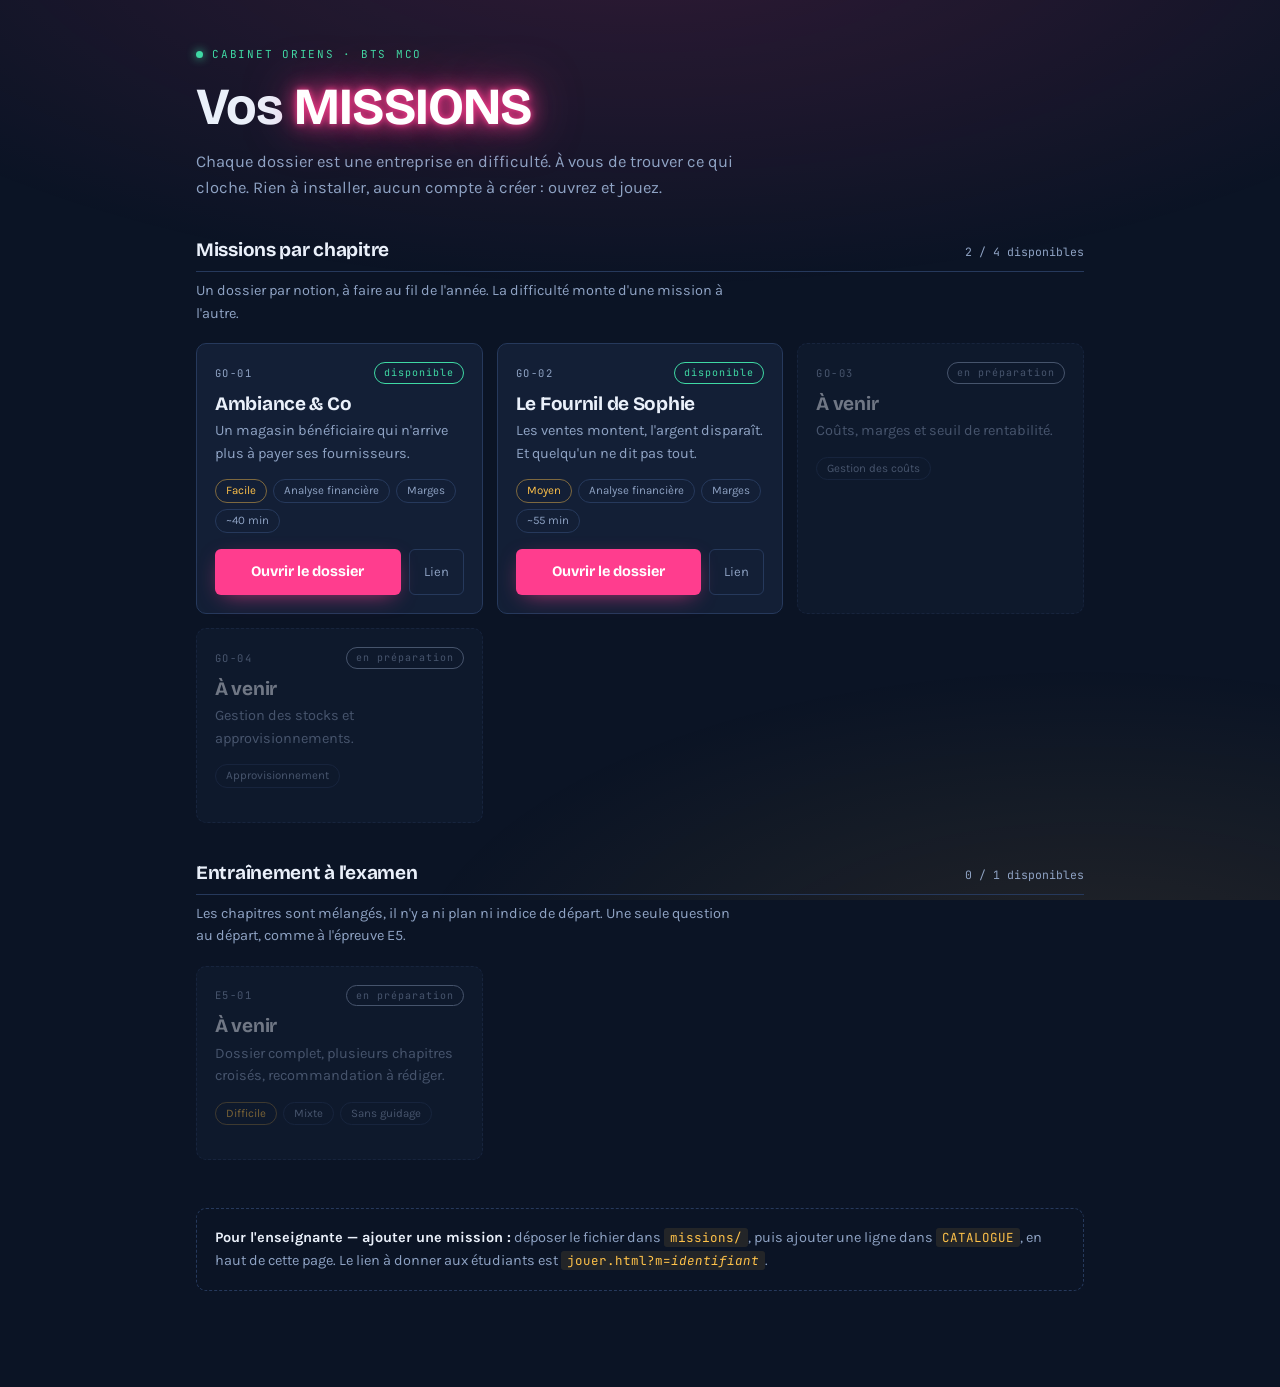
==== index.html @ 72991a5f "Add files via upload" ====
<!DOCTYPE html>
<html lang="fr">
<head>
<meta charset="utf-8">
<meta name="viewport" content="width=device-width, initial-scale=1, viewport-fit=cover">
<title>Cabinet ORIENS — vos missions</title>
<link rel="preconnect" href="https://fonts.googleapis.com">
<link rel="preconnect" href="https://fonts.gstatic.com" crossorigin>
<link href="https://fonts.googleapis.com/css2?family=Bricolage+Grotesque:opsz,wght@12..96,500;12..96,700;12..96,800&family=Karla:ital,wght@0,400;0,500;0,700;1,400&family=JetBrains+Mono:wght@400;700&display=swap" rel="stylesheet">
<style>
/* Page volontairement autonome : aucun fichier externe.
   Elle doit s'afficher correctement même ouverte toute seule. */
:root{
  --nuit:#0B1425; --vitrine:#131F36; --vitrine-2:#1B2C49; --trait:#26395C;
  --neon:#FF3D8E; --neon-doux:#FF7FB5; --ambre:#FFC24A; --menthe:#3FD9A4;
  --gris:#8FA3C4; --r:6px;
}
*{box-sizing:border-box;margin:0;padding:0}
body{
  background:var(--nuit);color:#EAF0FA;min-height:100vh;
  font-family:'Karla',system-ui,-apple-system,sans-serif;font-size:16px;line-height:1.55;
  -webkit-font-smoothing:antialiased;overflow-x:hidden;
}
body::before{
  content:"";position:fixed;inset:0;z-index:0;pointer-events:none;
  background:radial-gradient(120% 70% at 50% -10%,rgba(255,61,142,.16),transparent 60%),
             radial-gradient(90% 60% at 85% 110%,rgba(255,194,74,.10),transparent 60%);
}
h1,h2,h3{font-family:'Bricolage Grotesque','Karla',sans-serif;font-weight:700;line-height:1.08;letter-spacing:-.015em}
button{font:inherit;color:inherit;background:none;border:none;cursor:pointer}
button:focus-visible,a:focus-visible{outline:2px solid var(--ambre);outline-offset:2px}

.hub{position:relative;z-index:1;max-width:920px;margin:0 auto;padding:46px 16px 96px}
.eyebrow{display:flex;align-items:center;gap:9px;margin-bottom:16px}
.eyebrow .puce{width:7px;height:7px;border-radius:99px;background:var(--menthe);box-shadow:0 0 10px var(--menthe)}
.eyebrow span{font-family:'JetBrains Mono',monospace;font-size:11px;letter-spacing:.16em;text-transform:uppercase;color:var(--menthe)}
.hub-tete{margin-bottom:40px}
.hub-tete h1{font-size:clamp(32px,8vw,52px);margin-bottom:14px}
.enseigne{
  color:#fff;text-transform:uppercase;
  text-shadow:0 0 6px var(--neon),0 0 20px var(--neon),0 0 50px rgba(255,61,142,.7);
  animation:allumage 2.4s ease-out both;
}
@keyframes allumage{
  0%,14%{opacity:.15;text-shadow:none} 16%,20%{opacity:1}
  22%{opacity:.2;text-shadow:none}
  26%,100%{opacity:1;text-shadow:0 0 6px var(--neon),0 0 20px var(--neon),0 0 50px rgba(255,61,142,.7)}
}
.hub-tete p{color:var(--gris);font-size:16.5px;max-width:54ch}

.groupe{margin-top:40px}
.groupe-tete{display:flex;align-items:baseline;gap:12px;padding-bottom:10px;border-bottom:1px solid var(--trait);margin-bottom:8px}
.groupe-tete h2{font-size:19px}
.groupe-tete .n{font-family:'JetBrains Mono',monospace;font-size:11.5px;color:var(--gris);margin-left:auto}
.intro{color:var(--gris);font-size:14.5px;margin-bottom:18px;max-width:60ch}

.grille{display:grid;gap:14px;grid-template-columns:repeat(auto-fill,minmax(272px,1fr))}
.m-carte{
  background:var(--vitrine);border:1px solid var(--trait);border-radius:10px;padding:18px;
  display:flex;flex-direction:column;transition:border-color .18s,transform .18s;
}
.m-carte:not(.bientot):hover{border-color:var(--neon-doux);transform:translateY(-2px)}
.m-carte.bientot{opacity:.45;border-style:dashed}
.m-haut{display:flex;align-items:center;gap:9px;margin-bottom:10px}
.m-ref{font-family:'JetBrains Mono',monospace;font-size:10.5px;letter-spacing:.14em;color:var(--gris)}
.m-etat{margin-left:auto;font-family:'JetBrains Mono',monospace;font-size:10px;letter-spacing:.1em;
  padding:2px 9px;border-radius:99px;border:1px solid currentColor}
.m-etat.ok{color:var(--menthe)}
.m-etat.wip{color:var(--gris)}
.m-carte h3{font-size:19px;margin-bottom:6px}
.sujet{font-size:14.5px;color:var(--gris);margin-bottom:14px}
.m-meta{display:flex;gap:6px;flex-wrap:wrap;margin-bottom:16px}
.m-meta span{font-size:11.5px;color:var(--gris);border:1px solid var(--trait);border-radius:99px;padding:2px 10px}
.m-meta span.niv{color:var(--ambre);border-color:rgba(255,194,74,.45)}
.m-actions{display:flex;gap:8px;margin-top:auto}
.m-jouer{
  flex:1;text-align:center;background:var(--neon);color:#fff;text-decoration:none;
  font-family:'Bricolage Grotesque',sans-serif;font-weight:700;font-size:14.5px;
  padding:12px;border-radius:var(--r);transition:filter .15s;
  box-shadow:0 6px 22px -8px rgba(255,61,142,.75);
}
.m-jouer:hover{filter:brightness(1.12)}
.m-lien{flex:none;border:1px solid var(--trait);border-radius:var(--r);padding:12px 14px;font-size:13px;color:var(--gris);transition:.15s}
.m-lien:hover{border-color:var(--neon);color:#fff}
.m-lien.fait{color:var(--menthe);border-color:var(--menthe)}

.note{margin-top:48px;border:1px dashed var(--trait);border-radius:10px;padding:18px;font-size:14.5px;color:var(--gris)}
.note b{color:#EAF0FA}
.note code{font-family:'JetBrains Mono',monospace;font-size:12.5px;color:var(--ambre);
  background:rgba(255,194,74,.1);padding:1px 6px;border-radius:3px}
@media (prefers-reduced-motion:reduce){*{animation-duration:.01ms !important;transition-duration:.01ms !important}}
</style>
</head>
<body>
<div class="hub">
  <div class="hub-tete">
    <div class="eyebrow"><span class="puce"></span><span>Cabinet ORIENS · BTS MCO</span></div>
    <h1>Vos <span class="enseigne">missions</span></h1>
    <p>Chaque dossier est une entreprise en difficulté. À vous de trouver ce qui cloche. Rien à installer, aucun compte à créer : ouvrez et jouez.</p>
  </div>
  <div id="catalogue"></div>
  <div class="note">
    <b>Pour l'enseignante — ajouter une mission :</b> déposer le fichier dans <code>missions/</code>,
    puis ajouter une ligne dans <code>CATALOGUE</code>, en haut de cette page. Le lien à donner aux
    étudiants est <code>jouer.html?m=<i>identifiant</i></code>.
  </div>
</div>

<script>
/* ════════════════════════════════════════════════════════════
   LE CATALOGUE — la seule chose à modifier pour ajouter une mission.
   id   : nom du fichier dans missions/ (sans le .js)
   pret : false = carte grisée, non cliquable
   ════════════════════════════════════════════════════════════ */
const CATALOGUE = [
  { groupe:"Missions par chapitre",
    intro:"Un dossier par notion, à faire au fil de l'année. La difficulté monte d'une mission à l'autre.",
    items:[
      {id:"go-01", ref:"GO-01", titre:"Ambiance & Co", niveau:"Facile",
       sujet:"Un magasin bénéficiaire qui n'arrive plus à payer ses fournisseurs.",
       meta:["Analyse financière","Marges","~40 min"], pret:true},
      {id:"go-02", ref:"GO-02", titre:"Le Fournil de Sophie", niveau:"Moyen",
       sujet:"Les ventes montent, l'argent disparaît. Et quelqu'un ne dit pas tout.",
       meta:["Analyse financière","Marges","~55 min"], pret:true},
      {id:"go-03", ref:"GO-03", titre:"À venir", niveau:"",
       sujet:"Coûts, marges et seuil de rentabilité.",
       meta:["Gestion des coûts"], pret:false},
      {id:"go-04", ref:"GO-04", titre:"À venir", niveau:"",
       sujet:"Gestion des stocks et approvisionnements.",
       meta:["Approvisionnement"], pret:false}
    ]},
  { groupe:"Entraînement à l'examen",
    intro:"Les chapitres sont mélangés, il n'y a ni plan ni indice de départ. Une seule question au départ, comme à l'épreuve E5.",
    items:[
      {id:"e5-01", ref:"E5-01", titre:"À venir", niveau:"Difficile",
       sujet:"Dossier complet, plusieurs chapitres croisés, recommandation à rédiger.",
       meta:["Mixte","Sans guidage"], pret:false}
    ]}
];

const base = location.href.replace(/index\.html.*$/, "").replace(/\?.*$/, "");
document.getElementById("catalogue").innerHTML = CATALOGUE.map(g => `
  <div class="groupe">
    <div class="groupe-tete"><h2>${g.groupe}</h2>
      <span class="n">${g.items.filter(i => i.pret).length} / ${g.items.length} disponibles</span></div>
    <p class="intro">${g.intro}</p>
    <div class="grille">${g.items.map(m => `
      <div class="m-carte${m.pret ? "" : " bientot"}">
        <div class="m-haut"><span class="m-ref">${m.ref}</span>
          <span class="m-etat ${m.pret ? "ok" : "wip"}">${m.pret ? "disponible" : "en préparation"}</span></div>
        <h3>${m.titre}</h3>
        <p class="sujet">${m.sujet}</p>
        <div class="m-meta">${m.niveau ? `<span class="niv">${m.niveau}</span>` : ""}${m.meta.map(t => `<span>${t}</span>`).join("")}</div>
        ${m.pret ? `<div class="m-actions">
          <a class="m-jouer" href="jouer.html?m=${m.id}">Ouvrir le dossier</a>
          <button class="m-lien" data-id="${m.id}" title="Copier le lien à coller dans Classroom">Lien</button>
        </div>` : ""}
      </div>`).join("")}</div>
  </div>`).join("");

document.querySelectorAll("[data-id]").forEach(b => b.addEventListener("click", async () => {
  const url = base + "jouer.html?m=" + b.dataset.id;
  try { await navigator.clipboard.writeText(url); }
  catch(e){ prompt("Copiez ce lien :", url); return; }
  b.textContent = "Copié"; b.classList.add("fait");
  setTimeout(() => { b.textContent = "Lien"; b.classList.remove("fait"); }, 1800);
}));
</script>
</body>
</html>
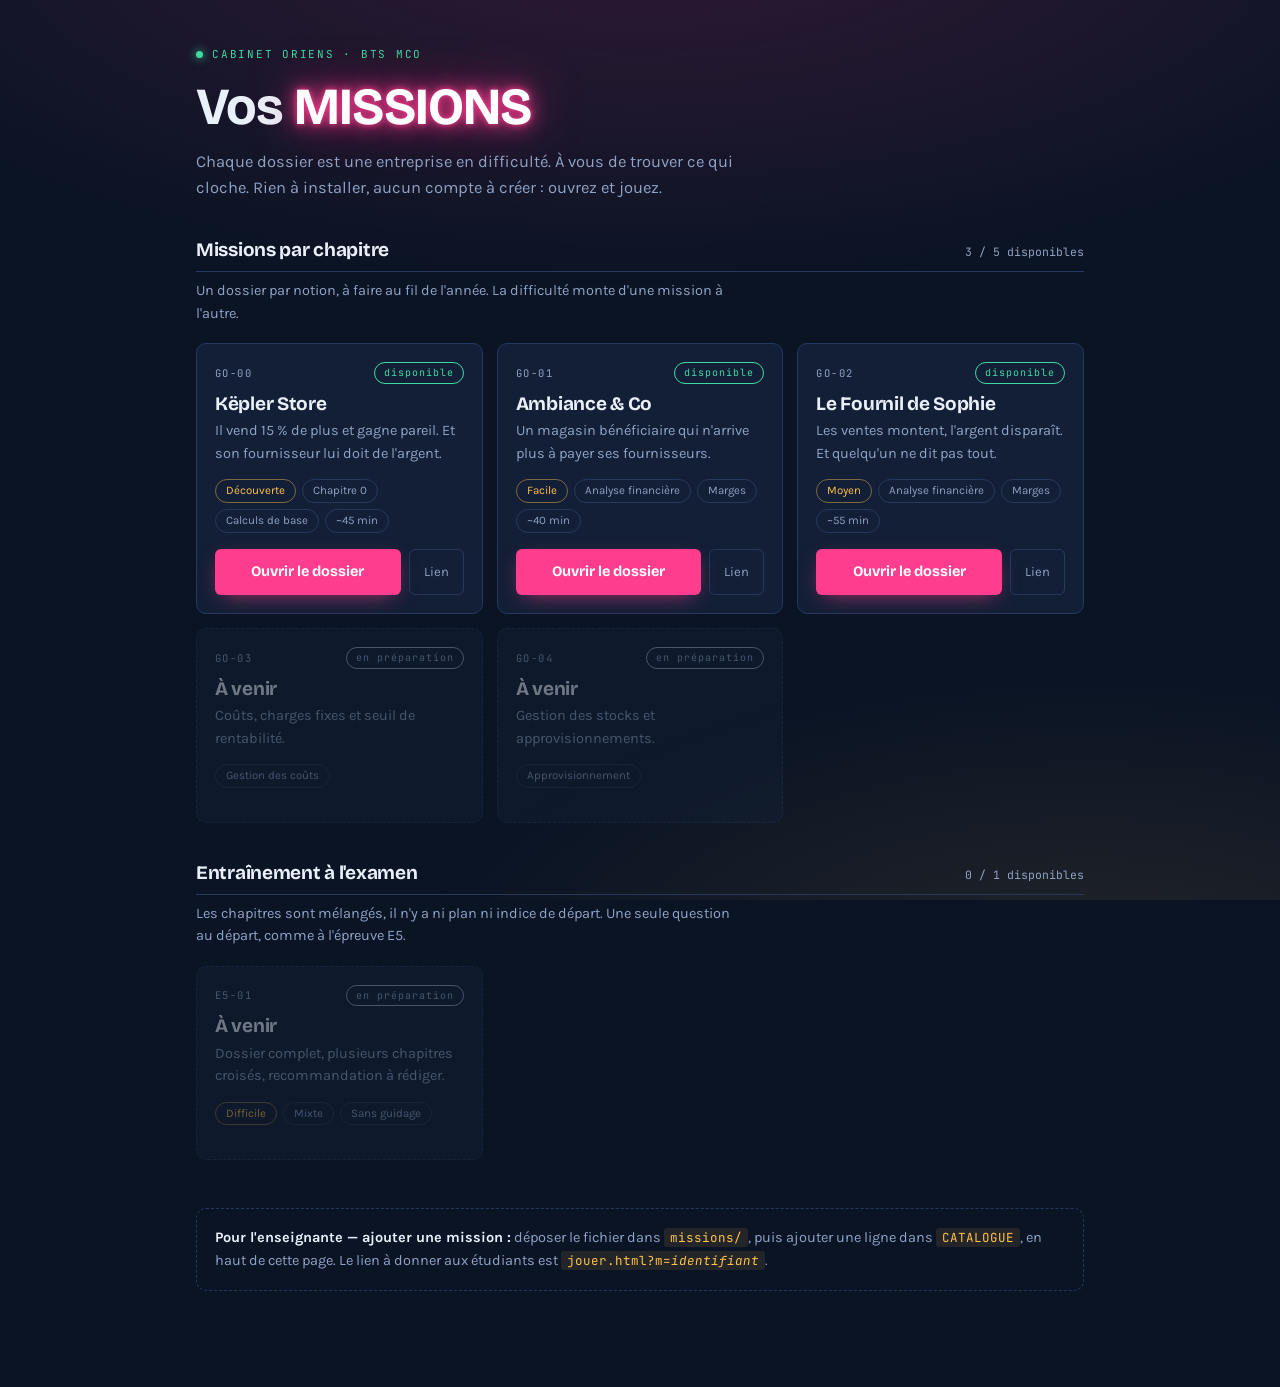
==== commit 06777cca: "Add files via upload" ====
--- a/index.html
+++ b/index.html
@@ -116,6 +116,9 @@
   { groupe:"Missions par chapitre",
     intro:"Un dossier par notion, à faire au fil de l'année. La difficulté monte d'une mission à l'autre.",
     items:[
+      {id:"go-00", ref:"GO-00", titre:"Këpler Store", niveau:"Découverte",
+       sujet:"Il vend 15 % de plus et gagne pareil. Et son fournisseur lui doit de l'argent.",
+       meta:["Chapitre 0","Calculs de base","~45 min"], pret:true},
       {id:"go-01", ref:"GO-01", titre:"Ambiance & Co", niveau:"Facile",
        sujet:"Un magasin bénéficiaire qui n'arrive plus à payer ses fournisseurs.",
        meta:["Analyse financière","Marges","~40 min"], pret:true},
@@ -123,7 +126,7 @@
        sujet:"Les ventes montent, l'argent disparaît. Et quelqu'un ne dit pas tout.",
        meta:["Analyse financière","Marges","~55 min"], pret:true},
       {id:"go-03", ref:"GO-03", titre:"À venir", niveau:"",
-       sujet:"Coûts, marges et seuil de rentabilité.",
+       sujet:"Coûts, charges fixes et seuil de rentabilité.",
        meta:["Gestion des coûts"], pret:false},
       {id:"go-04", ref:"GO-04", titre:"À venir", niveau:"",
        sujet:"Gestion des stocks et approvisionnements.",
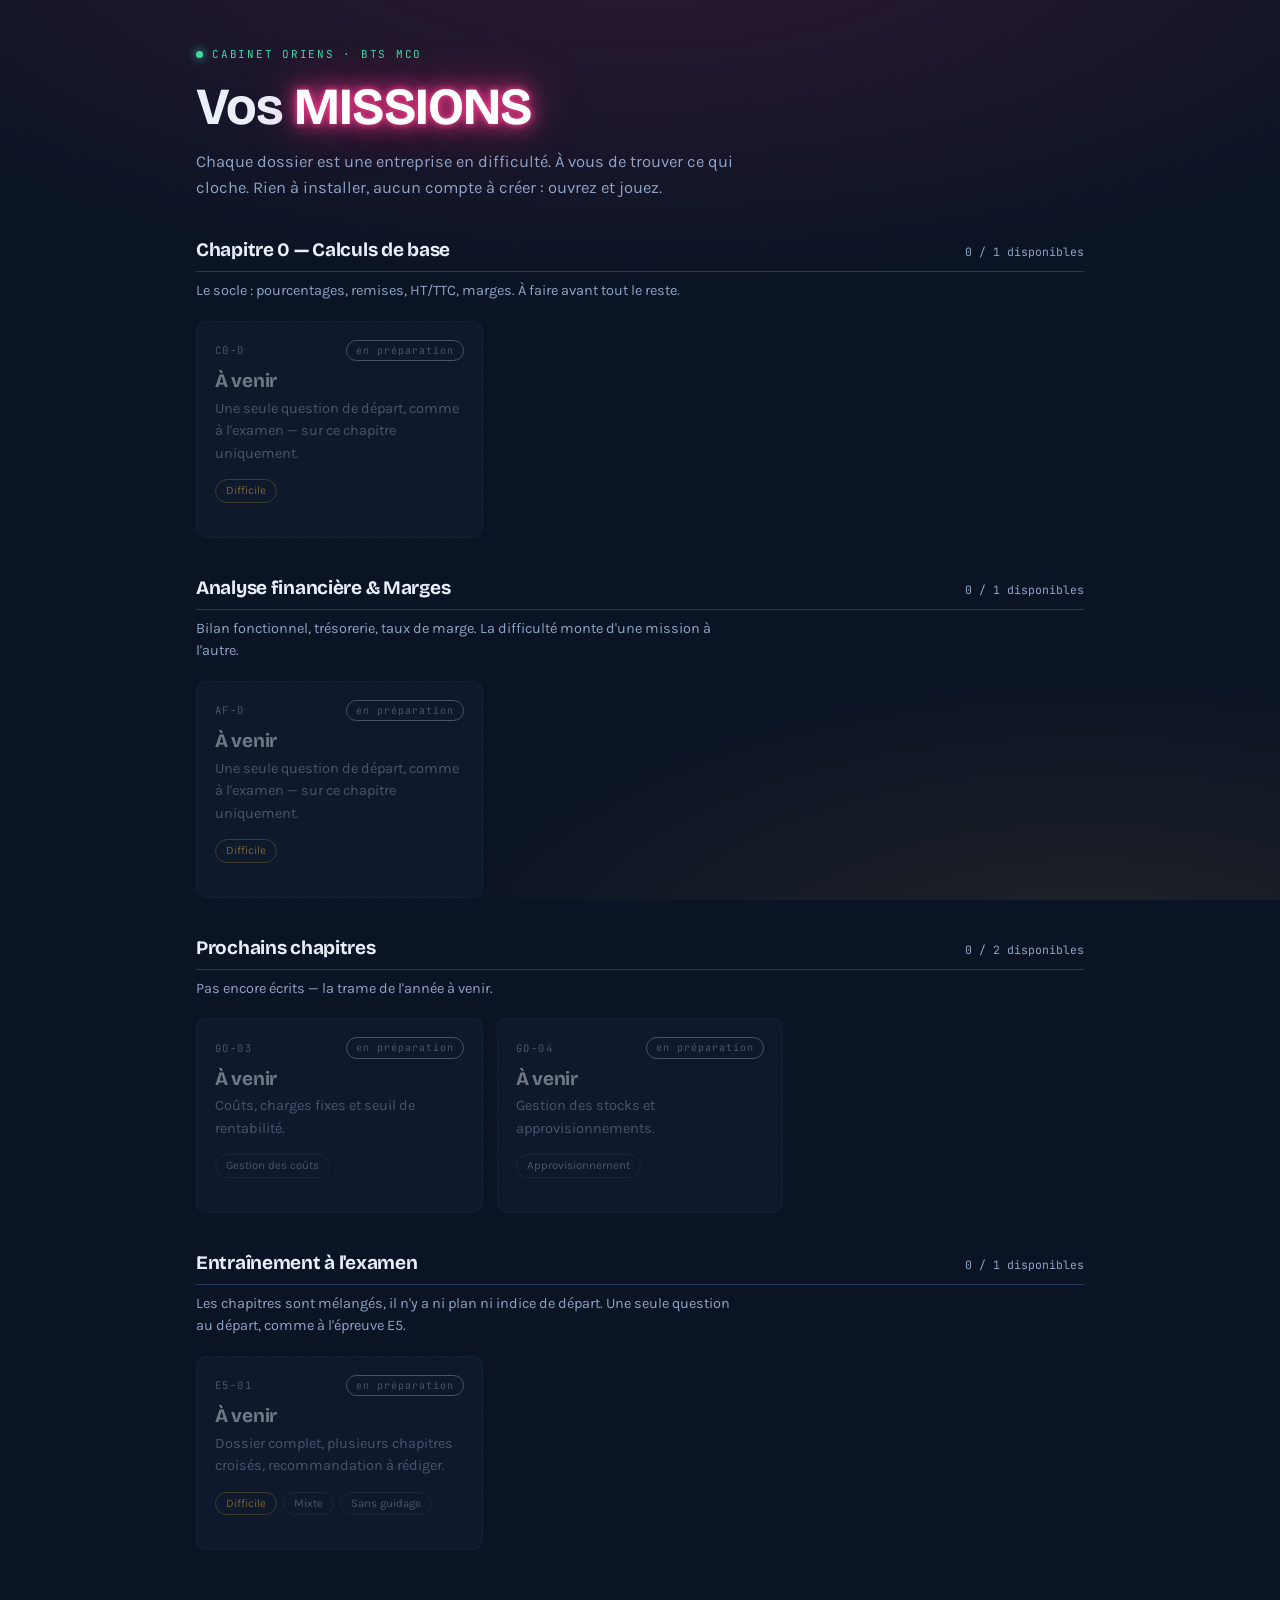
==== commit c1181ca7: "Add files via upload" ====
--- a/index.html
+++ b/index.html
@@ -99,68 +99,106 @@
     <p>Chaque dossier est une entreprise en difficulté. À vous de trouver ce qui cloche. Rien à installer, aucun compte à créer : ouvrez et jouez.</p>
   </div>
   <div id="catalogue"></div>
-  <div class="note">
-    <b>Pour l'enseignante — ajouter une mission :</b> déposer le fichier dans <code>missions/</code>,
-    puis ajouter une ligne dans <code>CATALOGUE</code>, en haut de cette page. Le lien à donner aux
-    étudiants est <code>jouer.html?m=<i>identifiant</i></code>.
-  </div>
 </div>
 
 <script>
 /* ════════════════════════════════════════════════════════════
-   LE CATALOGUE — la seule chose à modifier pour ajouter une mission.
-   id   : nom du fichier dans missions/ (sans le .js)
-   pret : false = carte grisée, non cliquable
+   LE CATALOGUE — la seule chose à modifier pour ajouter une mission :
+   ajoutez son identifiant (nom du fichier dans missions/, sans le .js)
+   dans la liste "prets" du bon groupe. Titre, sujet, niveau et durée
+   sont lus automatiquement depuis window.MISSION du fichier lui-même
+   (champs enseigne / accroche / niveau / duree / chapitres) —
+   rien à recopier ici. "aVenir" reste pour les cases pas encore écrites.
    ════════════════════════════════════════════════════════════ */
-const CATALOGUE = [
-  { groupe:"Missions par chapitre",
-    intro:"Un dossier par notion, à faire au fil de l'année. La difficulté monte d'une mission à l'autre.",
-    items:[
-      {id:"go-00", ref:"GO-00", titre:"Këpler Store", niveau:"Découverte",
-       sujet:"Il vend 15 % de plus et gagne pareil. Et son fournisseur lui doit de l'argent.",
-       meta:["Chapitre 0","Calculs de base","~45 min"], pret:true},
-      {id:"go-01", ref:"GO-01", titre:"Ambiance & Co", niveau:"Facile",
-       sujet:"Un magasin bénéficiaire qui n'arrive plus à payer ses fournisseurs.",
-       meta:["Analyse financière","Marges","~40 min"], pret:true},
-      {id:"go-02", ref:"GO-02", titre:"Le Fournil de Sophie", niveau:"Moyen",
-       sujet:"Les ventes montent, l'argent disparaît. Et quelqu'un ne dit pas tout.",
-       meta:["Analyse financière","Marges","~55 min"], pret:true},
-      {id:"go-03", ref:"GO-03", titre:"À venir", niveau:"",
-       sujet:"Coûts, charges fixes et seuil de rentabilité.",
-       meta:["Gestion des coûts"], pret:false},
-      {id:"go-04", ref:"GO-04", titre:"À venir", niveau:"",
-       sujet:"Gestion des stocks et approvisionnements.",
-       meta:["Approvisionnement"], pret:false}
+const GROUPES = [
+  { groupe:"Chapitre 0 — Calculs de base",
+    intro:"Le socle : pourcentages, remises, HT/TTC, marges. À faire avant tout le reste.",
+    prets:["go-00", "c0-moyen"],
+    aVenir:[
+      {ref:"C0-D", titre:"À venir", niveau:"Difficile", sujet:"Une seule question de départ, comme à l'examen — sur ce chapitre uniquement.", meta:[]}
+    ]},
+  { groupe:"Analyse financière & Marges",
+    intro:"Bilan fonctionnel, trésorerie, taux de marge. La difficulté monte d'une mission à l'autre.",
+    prets:["go-01", "go-02"],
+    aVenir:[
+      {ref:"AF-D", titre:"À venir", niveau:"Difficile", sujet:"Une seule question de départ, comme à l'examen — sur ce chapitre uniquement.", meta:[]}
+    ]},
+  { groupe:"Prochains chapitres",
+    intro:"Pas encore écrits — la trame de l'année à venir.",
+    prets:[],
+    aVenir:[
+      {ref:"GO-03", titre:"À venir", sujet:"Coûts, charges fixes et seuil de rentabilité.", meta:["Gestion des coûts"]},
+      {ref:"GO-04", titre:"À venir", sujet:"Gestion des stocks et approvisionnements.", meta:["Approvisionnement"]}
     ]},
   { groupe:"Entraînement à l'examen",
     intro:"Les chapitres sont mélangés, il n'y a ni plan ni indice de départ. Une seule question au départ, comme à l'épreuve E5.",
-    items:[
-      {id:"e5-01", ref:"E5-01", titre:"À venir", niveau:"Difficile",
-       sujet:"Dossier complet, plusieurs chapitres croisés, recommandation à rédiger.",
-       meta:["Mixte","Sans guidage"], pret:false}
+    prets:[],
+    aVenir:[
+      {ref:"E5-01", titre:"À venir", niveau:"Difficile", sujet:"Dossier complet, plusieurs chapitres croisés, recommandation à rédiger.", meta:["Mixte","Sans guidage"]}
     ]}
 ];
 
 const base = location.href.replace(/index\.html.*$/, "").replace(/\?.*$/, "");
-document.getElementById("catalogue").innerHTML = CATALOGUE.map(g => `
-  <div class="groupe">
-    <div class="groupe-tete"><h2>${g.groupe}</h2>
-      <span class="n">${g.items.filter(i => i.pret).length} / ${g.items.length} disponibles</span></div>
-    <p class="intro">${g.intro}</p>
-    <div class="grille">${g.items.map(m => `
-      <div class="m-carte${m.pret ? "" : " bientot"}">
-        <div class="m-haut"><span class="m-ref">${m.ref}</span>
-          <span class="m-etat ${m.pret ? "ok" : "wip"}">${m.pret ? "disponible" : "en préparation"}</span></div>
-        <h3>${m.titre}</h3>
-        <p class="sujet">${m.sujet}</p>
-        <div class="m-meta">${m.niveau ? `<span class="niv">${m.niveau}</span>` : ""}${m.meta.map(t => `<span>${t}</span>`).join("")}</div>
-        ${m.pret ? `<div class="m-actions">
-          <a class="m-jouer" href="jouer.html?m=${m.id}">Ouvrir le dossier</a>
-          <button class="m-lien" data-id="${m.id}" title="Copier le lien à coller dans Classroom">Lien</button>
-        </div>` : ""}
-      </div>`).join("")}</div>
-  </div>`).join("");
-
+
+/* Charge une mission juste pour lire ses métadonnées (pas le moteur).
+   Un identifiant introuvable ne casse pas la page : la carte est
+   simplement ignorée, avec un avertissement en console. */
+function chargerMission(id){
+  return new Promise(resolve => {
+    const s = document.createElement("script");
+    s.src = "missions/" + id + ".js";
+    s.onload = () => { const m = window.MISSION; window.MISSION = undefined; resolve(m); };
+    s.onerror = () => { console.warn("Mission introuvable :", id); resolve(null); };
+    document.head.appendChild(s);
+  });
+}
+
+async function carteDepuisMission(id){
+  const m = await chargerMission(id);
+  if(!m) return null;
+  return {
+    id, ref:m.ref, titre:m.enseigne, niveau:m.niveau || "",
+    sujet:m.accroche || m.sujet || "", meta:[...(m.chapitres || []), m.duree].filter(Boolean),
+    pret:true
+  };
+}
+
+async function construire(){
+  for(const g of GROUPES){
+    const cartes = [];
+    for(const id of g.prets){
+      const c = await carteDepuisMission(id);
+      if(c) cartes.push(c);
+    }
+    g.aVenir.forEach(a => cartes.push(Object.assign({pret:false, meta:a.meta || []}, a)));
+    g.cartes = cartes;
+  }
+  afficher();
+}
+
+function afficher(){
+  document.getElementById("catalogue").innerHTML = GROUPES.map(g => `
+    <div class="groupe">
+      <div class="groupe-tete"><h2>${g.groupe}</h2>
+        <span class="n">${g.cartes.filter(i => i.pret).length} / ${g.cartes.length} disponibles</span></div>
+      <p class="intro">${g.intro}</p>
+      <div class="grille">${g.cartes.map(m => `
+        <div class="m-carte${m.pret ? "" : " bientot"}">
+          <div class="m-haut"><span class="m-ref">${m.ref}</span>
+            <span class="m-etat ${m.pret ? "ok" : "wip"}">${m.pret ? "disponible" : "en préparation"}</span></div>
+          <h3>${m.titre}</h3>
+          <p class="sujet">${m.sujet}</p>
+          <div class="m-meta">${m.niveau ? `<span class="niv">${m.niveau}</span>` : ""}${m.meta.map(t => `<span>${t}</span>`).join("")}</div>
+          ${m.pret ? `<div class="m-actions">
+            <a class="m-jouer" href="jouer.html?m=${m.id}">Ouvrir le dossier</a>
+            <button class="m-lien" data-id="${m.id}" title="Copier le lien à coller dans Classroom">Lien</button>
+          </div>` : ""}
+        </div>`).join("")}</div>
+    </div>`).join("");
+  brancherLiens();
+}
+
+function brancherLiens(){
 document.querySelectorAll("[data-id]").forEach(b => b.addEventListener("click", async () => {
   const url = base + "jouer.html?m=" + b.dataset.id;
   try { await navigator.clipboard.writeText(url); }
@@ -168,6 +206,9 @@
   b.textContent = "Copié"; b.classList.add("fait");
   setTimeout(() => { b.textContent = "Lien"; b.classList.remove("fait"); }, 1800);
 }));
+}
+
+construire();
 </script>
 </body>
 </html>
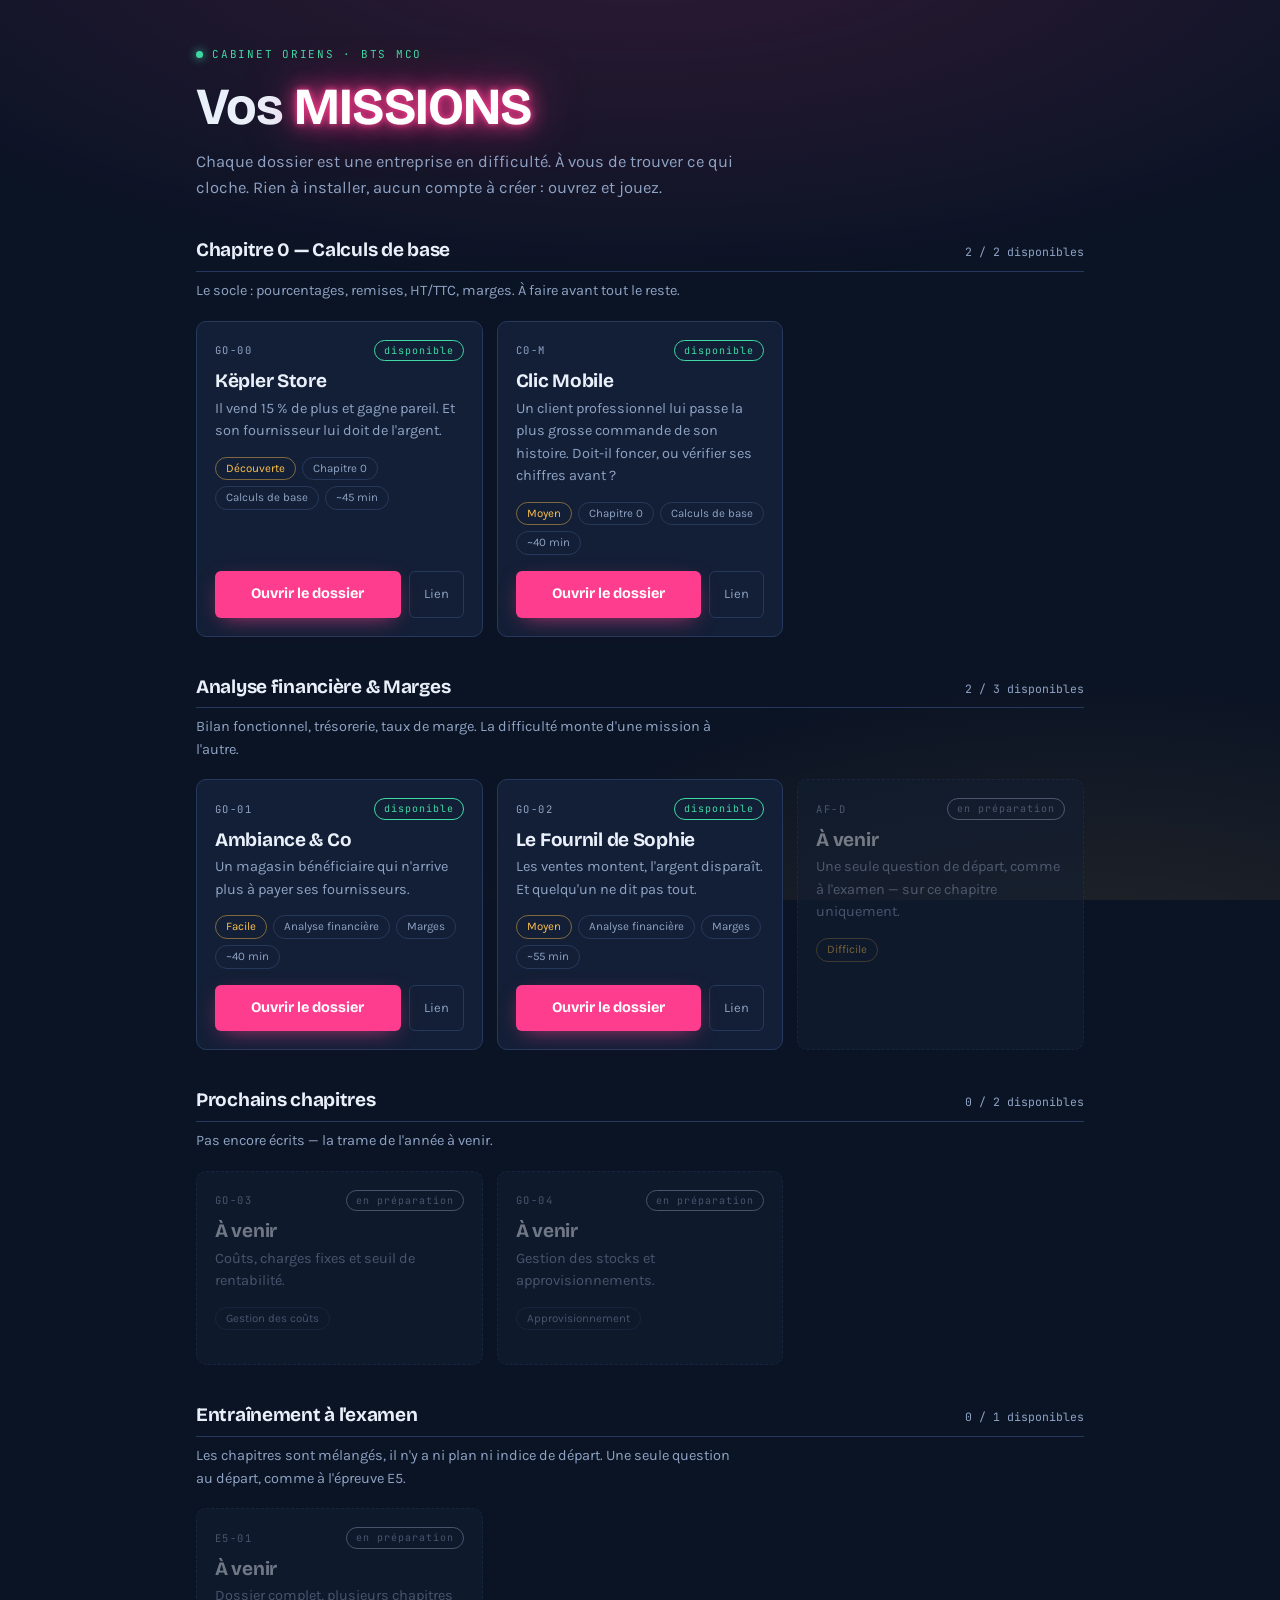
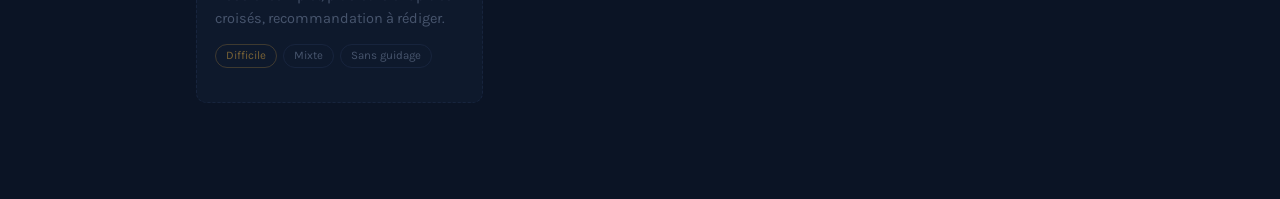
==== commit fd7c1f0a: "Add files via upload" ====
--- a/index.html
+++ b/index.html
@@ -113,10 +113,8 @@
 const GROUPES = [
   { groupe:"Chapitre 0 — Calculs de base",
     intro:"Le socle : pourcentages, remises, HT/TTC, marges. À faire avant tout le reste.",
-    prets:["go-00", "c0-moyen"],
-    aVenir:[
-      {ref:"C0-D", titre:"À venir", niveau:"Difficile", sujet:"Une seule question de départ, comme à l'examen — sur ce chapitre uniquement.", meta:[]}
-    ]},
+    prets:["go-00", "c0-moyen", "c0-difficile"],
+    aVenir:[]},
   { groupe:"Analyse financière & Marges",
     intro:"Bilan fonctionnel, trésorerie, taux de marge. La difficulté monte d'une mission à l'autre.",
     prets:["go-01", "go-02"],
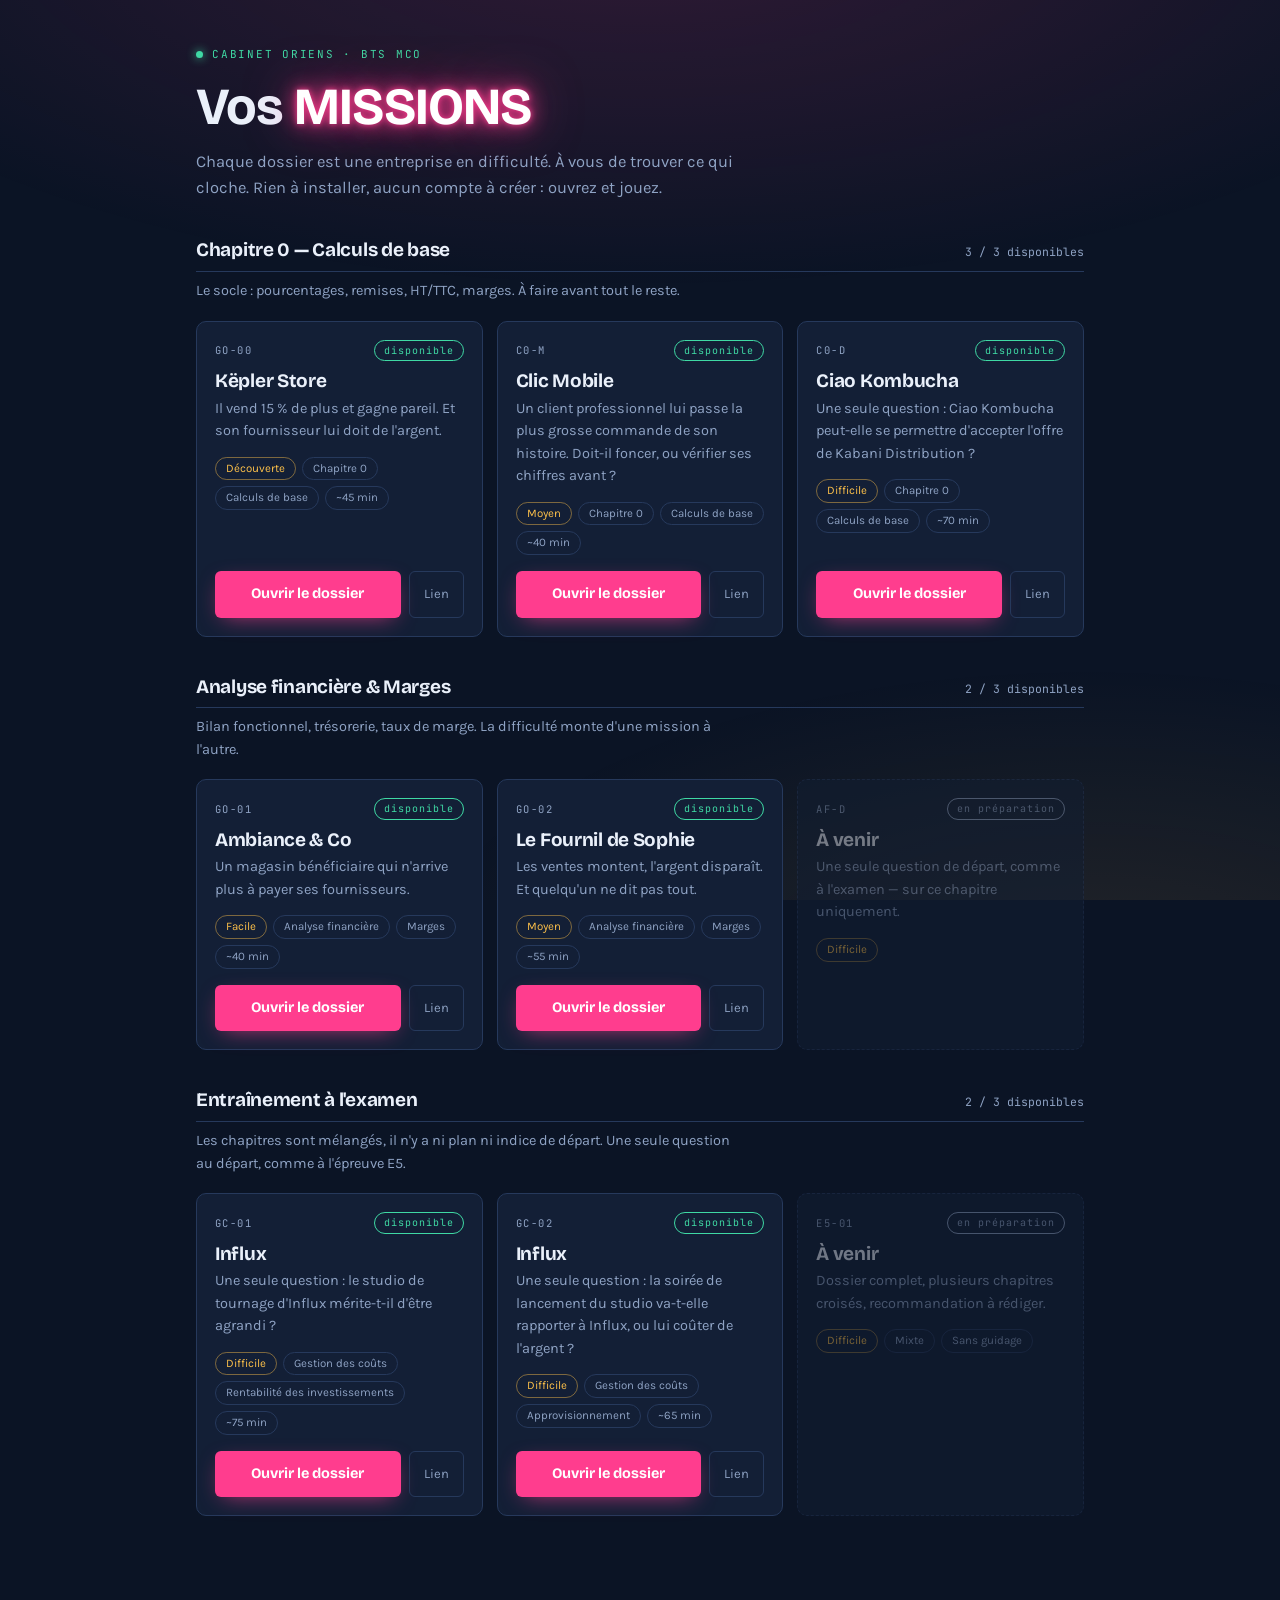
==== commit 149fd636: "Add files via upload" ====
--- a/index.html
+++ b/index.html
@@ -121,16 +121,9 @@
     aVenir:[
       {ref:"AF-D", titre:"À venir", niveau:"Difficile", sujet:"Une seule question de départ, comme à l'examen — sur ce chapitre uniquement.", meta:[]}
     ]},
-  { groupe:"Prochains chapitres",
-    intro:"Pas encore écrits — la trame de l'année à venir.",
-    prets:[],
-    aVenir:[
-      {ref:"GO-03", titre:"À venir", sujet:"Coûts, charges fixes et seuil de rentabilité.", meta:["Gestion des coûts"]},
-      {ref:"GO-04", titre:"À venir", sujet:"Gestion des stocks et approvisionnements.", meta:["Approvisionnement"]}
-    ]},
   { groupe:"Entraînement à l'examen",
     intro:"Les chapitres sont mélangés, il n'y a ni plan ni indice de départ. Une seule question au départ, comme à l'épreuve E5.",
-    prets:[],
+    prets:["gc-01", "gc-02"],
     aVenir:[
       {ref:"E5-01", titre:"À venir", niveau:"Difficile", sujet:"Dossier complet, plusieurs chapitres croisés, recommandation à rédiger.", meta:["Mixte","Sans guidage"]}
     ]}
